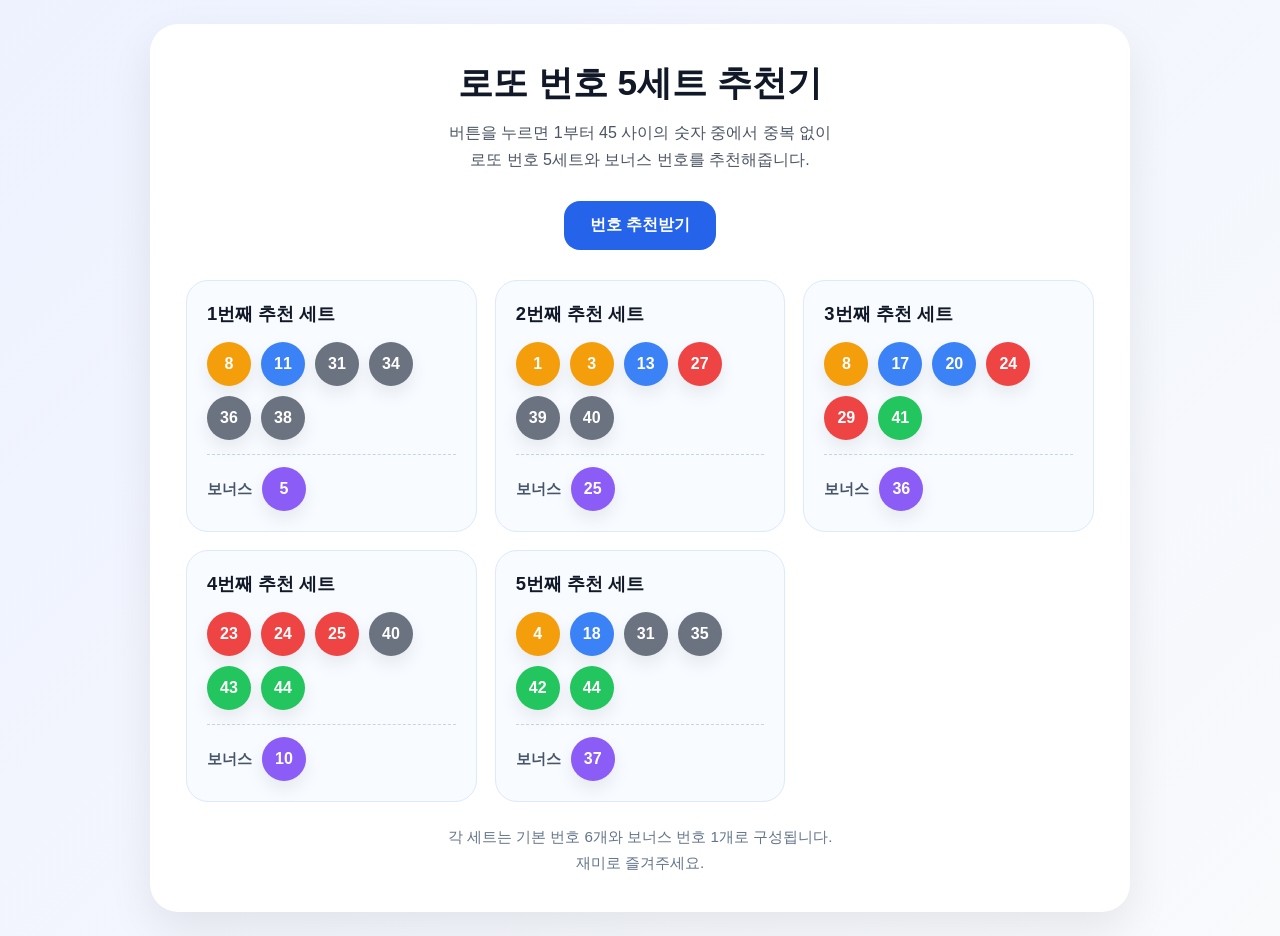
==== index.html @ 283e63d6 "Update index.html Co-Authored-By: Claude Sonnet 4.6 <noreply@anthropic.com>" ====
<!DOCTYPE html>
<html lang="ko">
<head>
  <meta charset="UTF-8" />
  <meta name="viewport" content="width=device-width, initial-scale=1.0" />
  <title>이번 주 당첨자는 나야 나!</title>
  <style>
    * { box-sizing: border-box; }

    body {
      margin: 0;
      font-family: "Segoe UI", Arial, sans-serif;
      background: linear-gradient(135deg, #eef2ff, #f8fafc);
      color: #111827;
      min-height: 100vh;
      display: flex;
      align-items: center;
      justify-content: center;
      padding: 24px;
    }

    .container {
      width: 100%;
      max-width: 980px;
      background: #ffffff;
      border-radius: 28px;
      box-shadow: 0 18px 45px rgba(0, 0, 0, 0.08);
      padding: 36px;
    }

    .header {
      text-align: center;
      margin-bottom: 28px;
    }

    .header h1 {
      margin: 0 0 12px;
      font-size: 2.2rem;
    }

    .header p {
      margin: 0;
      color: #4b5563;
      line-height: 1.7;
    }

    .actions {
      display: flex;
      justify-content: center;
      margin-bottom: 30px;
    }

    button {
      border: none;
      border-radius: 16px;
      padding: 14px 26px;
      font-size: 1rem;
      font-weight: 700;
      background: #2563eb;
      color: white;
      cursor: pointer;
      transition: transform 0.15s ease, opacity 0.15s ease;
    }

    button:hover {
      transform: translateY(-2px);
      opacity: 0.95;
    }

    .result-grid {
      display: grid;
      grid-template-columns: repeat(auto-fit, minmax(280px, 1fr));
      gap: 18px;
    }

    .ticket {
      background: #f8fbff;
      border: 1px solid #dbeafe;
      border-radius: 22px;
      padding: 20px;
    }

    .ticket h2 {
      margin: 0 0 16px;
      font-size: 1.15rem;
    }

    .numbers {
      display: flex;
      flex-wrap: wrap;
      gap: 10px;
      margin-bottom: 14px;
    }

    .ball {
      width: 44px;
      height: 44px;
      border-radius: 50%;
      display: flex;
      align-items: center;
      justify-content: center;
      font-weight: 700;
      color: white;
      box-shadow: 0 8px 18px rgba(0, 0, 0, 0.08);
    }

    .bonus-wrap {
      display: flex;
      align-items: center;
      gap: 10px;
      margin-top: 6px;
      padding-top: 12px;
      border-top: 1px dashed #cbd5e1;
    }

    .bonus-label {
      font-size: 0.95rem;
      font-weight: 700;
      color: #475569;
    }

    .info {
      text-align: center;
      color: #64748b;
      margin-top: 22px;
      line-height: 1.7;
      font-size: 0.95rem;
    }

    .yellow { background: #f59e0b; }
    .blue { background: #3b82f6; }
    .red { background: #ef4444; }
    .gray { background: #6b7280; }
    .green { background: #22c55e; }
    .purple { background: #8b5cf6; }

    @media (max-width: 640px) {
      .container {
        padding: 24px;
      }

      .header h1 {
        font-size: 1.8rem;
      }

      .ball {
        width: 40px;
        height: 40px;
      }
    }
  </style>
</head>
<body>
  <div class="container">
    <div class="header">
      <h1>로또 번호 5세트 추천기</h1>
      <p>
        버튼을 누르면 1부터 45 사이의 숫자 중에서 중복 없이<br />
        로또 번호 5세트와 보너스 번호를 추천해줍니다.
      </p>
    </div>

    <div class="actions">
      <button onclick="generateLottoSets()">번호 추천받기</button>
    </div>

    <div id="result" class="result-grid"></div>

    <div class="info">
      각 세트는 기본 번호 6개와 보너스 번호 1개로 구성됩니다.<br />
      재미로 즐겨주세요.
    </div>
  </div>

  <script>
    function getBallColor(num) {
      if (num <= 10) return 'yellow';
      if (num <= 20) return 'blue';
      if (num <= 30) return 'red';
      if (num <= 40) return 'gray';
      return 'green';
    }

    function generateSingleSet() {
      const numbers = [];

      while (numbers.length < 7) {
        const randomNum = Math.floor(Math.random() * 45) + 1;
        if (!numbers.includes(randomNum)) {
          numbers.push(randomNum);
        }
      }

      const mainNumbers = numbers.slice(0, 6).sort((a, b) => a - b);
      const bonusNumber = numbers[6];

      return { mainNumbers, bonusNumber };
    }

    function generateLottoSets() {
      const result = document.getElementById('result');
      let html = '';

      for (let i = 1; i <= 5; i++) {
        const { mainNumbers, bonusNumber } = generateSingleSet();

        html += `
          <div class="ticket">
            <h2>${i}번째 추천 세트</h2>
            <div class="numbers">
              ${mainNumbers
                .map(num => `<div class="ball ${getBallColor(num)}">${num}</div>`)
                .join('')}
            </div>
            <div class="bonus-wrap">
              <span class="bonus-label">보너스</span>
              <div class="ball purple">${bonusNumber}</div>
            </div>
          </div>
        `;
      }

      result.innerHTML = html;
    }

    window.onload = generateLottoSets;
  </script>
</body>
</html>
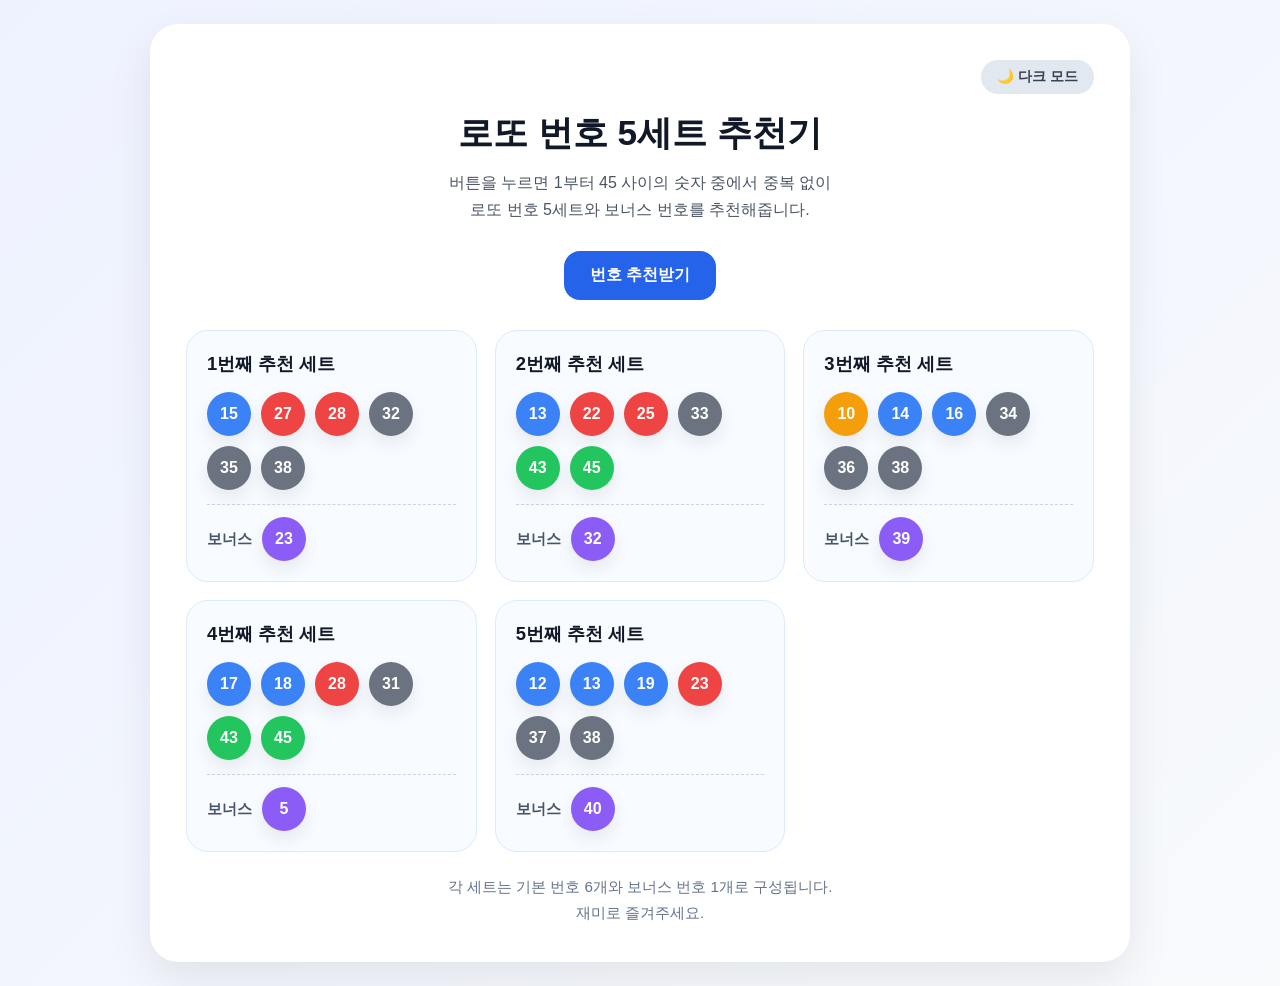
==== commit 1ed4ceef: "Add dark/light mode toggle Co-Authored-By: Claude Sonnet 4.6 <noreply@anthropic.com>" ====
--- a/index.html
+++ b/index.html
@@ -1,5 +1,5 @@
 <!DOCTYPE html>
-<html lang="ko">
+<html lang="ko" data-theme="light">
 <head>
   <meta charset="UTF-8" />
   <meta name="viewport" content="width=device-width, initial-scale=1.0" />
@@ -7,25 +7,80 @@
   <style>
     * { box-sizing: border-box; }
 
+    :root {
+      --bg: linear-gradient(135deg, #eef2ff, #f8fafc);
+      --container-bg: #ffffff;
+      --text: #111827;
+      --subtext: #4b5563;
+      --ticket-bg: #f8fbff;
+      --ticket-border: #dbeafe;
+      --bonus-border: #cbd5e1;
+      --bonus-label: #475569;
+      --info-color: #64748b;
+      --shadow: 0 18px 45px rgba(0, 0, 0, 0.08);
+      --toggle-bg: #e2e8f0;
+      --toggle-text: #374151;
+    }
+
+    [data-theme="dark"] {
+      --bg: linear-gradient(135deg, #0f172a, #1e293b);
+      --container-bg: #1e293b;
+      --text: #f1f5f9;
+      --subtext: #94a3b8;
+      --ticket-bg: #0f172a;
+      --ticket-border: #334155;
+      --bonus-border: #475569;
+      --bonus-label: #94a3b8;
+      --info-color: #64748b;
+      --shadow: 0 18px 45px rgba(0, 0, 0, 0.4);
+      --toggle-bg: #334155;
+      --toggle-text: #f1f5f9;
+    }
+
     body {
       margin: 0;
       font-family: "Segoe UI", Arial, sans-serif;
-      background: linear-gradient(135deg, #eef2ff, #f8fafc);
-      color: #111827;
+      background: var(--bg);
+      color: var(--text);
       min-height: 100vh;
       display: flex;
       align-items: center;
       justify-content: center;
       padding: 24px;
+      transition: background 0.3s ease, color 0.3s ease;
     }
 
     .container {
       width: 100%;
       max-width: 980px;
-      background: #ffffff;
+      background: var(--container-bg);
       border-radius: 28px;
-      box-shadow: 0 18px 45px rgba(0, 0, 0, 0.08);
+      box-shadow: var(--shadow);
       padding: 36px;
+      transition: background 0.3s ease, box-shadow 0.3s ease;
+    }
+
+    .top-bar {
+      display: flex;
+      justify-content: flex-end;
+      margin-bottom: 16px;
+    }
+
+    .theme-toggle {
+      background: var(--toggle-bg);
+      color: var(--toggle-text);
+      border: none;
+      border-radius: 20px;
+      padding: 8px 16px;
+      font-size: 0.85rem;
+      font-weight: 600;
+      cursor: pointer;
+      transition: background 0.2s ease, color 0.2s ease, transform 0.15s ease;
+    }
+
+    .theme-toggle:hover {
+      transform: translateY(-1px);
+      opacity: 0.9;
     }
 
     .header {
@@ -40,7 +95,7 @@
 
     .header p {
       margin: 0;
-      color: #4b5563;
+      color: var(--subtext);
       line-height: 1.7;
     }
 
@@ -74,10 +129,11 @@
     }
 
     .ticket {
-      background: #f8fbff;
-      border: 1px solid #dbeafe;
+      background: var(--ticket-bg);
+      border: 1px solid var(--ticket-border);
       border-radius: 22px;
       padding: 20px;
+      transition: background 0.3s ease, border-color 0.3s ease;
     }
 
     .ticket h2 {
@@ -110,18 +166,18 @@
       gap: 10px;
       margin-top: 6px;
       padding-top: 12px;
-      border-top: 1px dashed #cbd5e1;
+      border-top: 1px dashed var(--bonus-border);
     }
 
     .bonus-label {
       font-size: 0.95rem;
       font-weight: 700;
-      color: #475569;
+      color: var(--bonus-label);
     }
 
     .info {
       text-align: center;
-      color: #64748b;
+      color: var(--info-color);
       margin-top: 22px;
       line-height: 1.7;
       font-size: 0.95rem;
@@ -152,6 +208,10 @@
 </head>
 <body>
   <div class="container">
+    <div class="top-bar">
+      <button class="theme-toggle" onclick="toggleTheme()">🌙 다크 모드</button>
+    </div>
+
     <div class="header">
       <h1>로또 번호 5세트 추천기</h1>
       <p>
@@ -224,6 +284,18 @@
     }
 
     window.onload = generateLottoSets;
+
+    function toggleTheme() {
+      const html = document.documentElement;
+      const btn = document.querySelector('.theme-toggle');
+      if (html.getAttribute('data-theme') === 'light') {
+        html.setAttribute('data-theme', 'dark');
+        btn.textContent = '☀️ 화이트 모드';
+      } else {
+        html.setAttribute('data-theme', 'light');
+        btn.textContent = '🌙 다크 모드';
+      }
+    }
   </script>
 </body>
 </html>
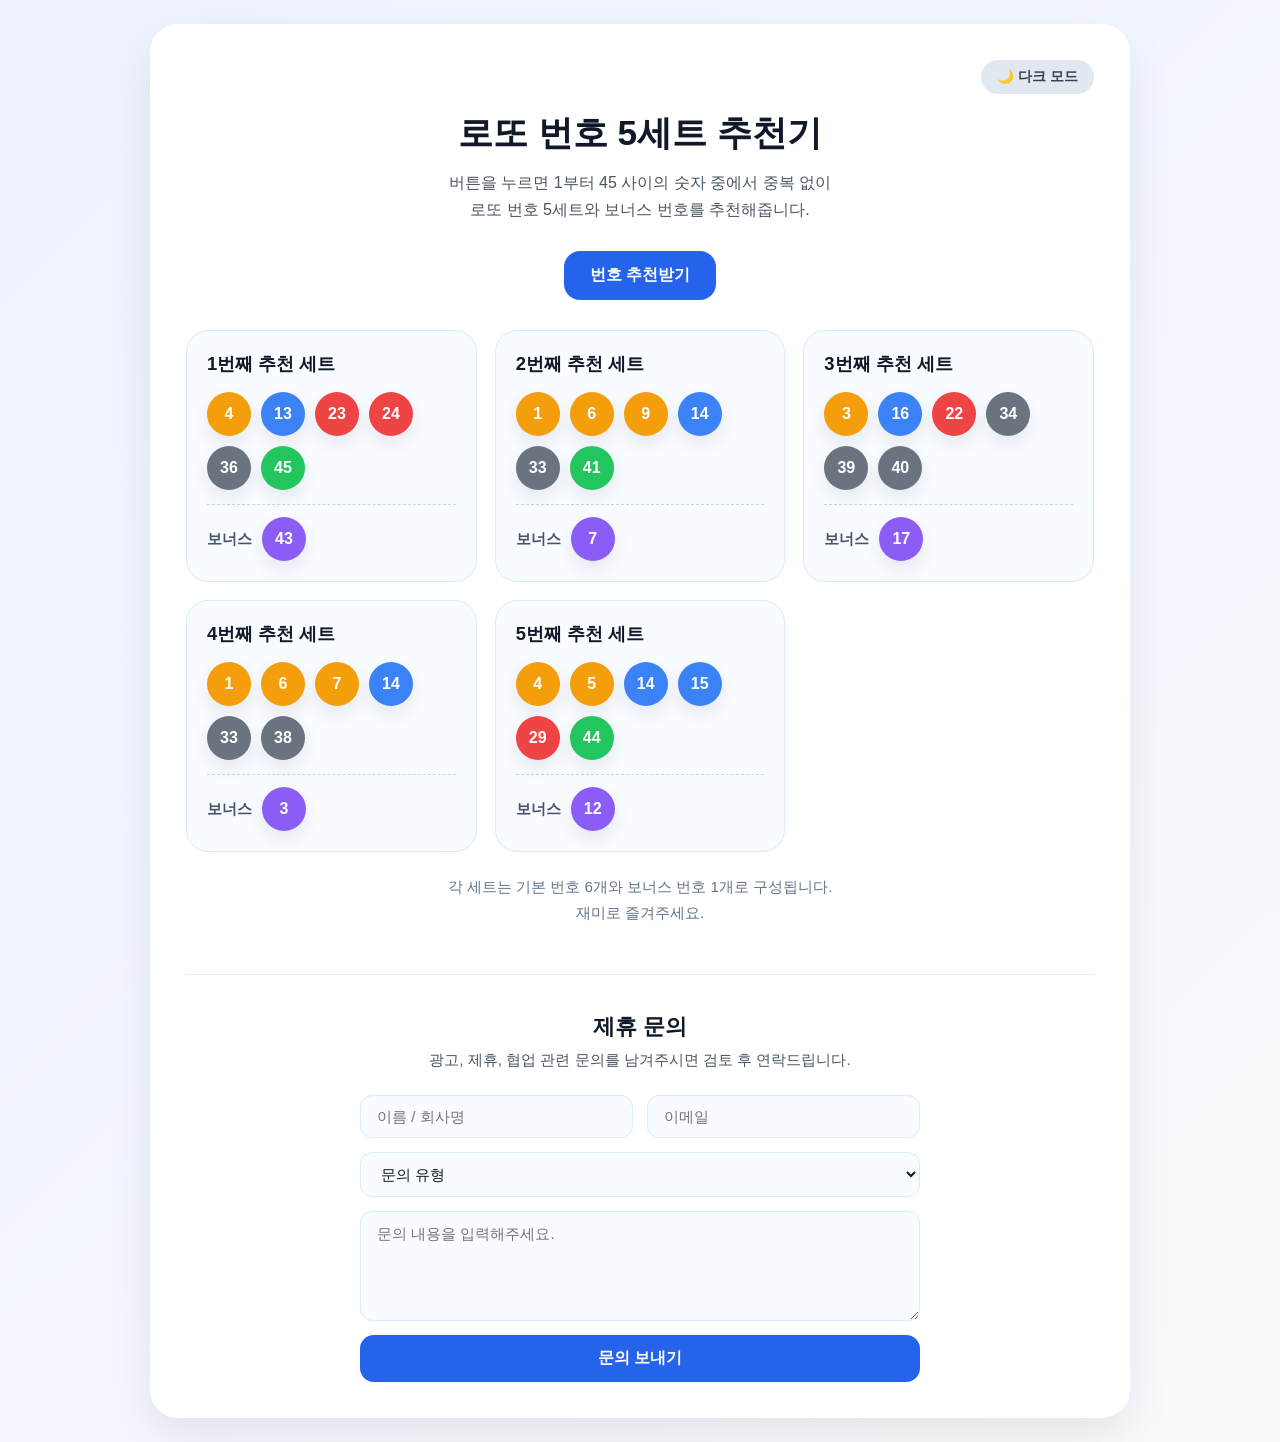
==== commit 0c9f94cc: "Add Formspree partnership inquiry form Co-Authored-By: Claude Sonnet 4.6 <noreply@anthropic.com>" ====
--- a/index.html
+++ b/index.html
@@ -190,6 +190,91 @@
     .green { background: #22c55e; }
     .purple { background: #8b5cf6; }
 
+    .contact-section {
+      margin-top: 48px;
+      border-top: 1px solid var(--ticket-border);
+      padding-top: 36px;
+    }
+
+    .contact-section h2 {
+      text-align: center;
+      font-size: 1.4rem;
+      margin: 0 0 8px;
+    }
+
+    .contact-section p {
+      text-align: center;
+      color: var(--subtext);
+      margin: 0 0 24px;
+      font-size: 0.95rem;
+    }
+
+    .contact-form {
+      display: flex;
+      flex-direction: column;
+      gap: 14px;
+      max-width: 560px;
+      margin: 0 auto;
+    }
+
+    .form-row {
+      display: grid;
+      grid-template-columns: 1fr 1fr;
+      gap: 14px;
+    }
+
+    .contact-form input,
+    .contact-form select,
+    .contact-form textarea {
+      width: 100%;
+      padding: 12px 16px;
+      border: 1px solid var(--ticket-border);
+      border-radius: 12px;
+      background: var(--ticket-bg);
+      color: var(--text);
+      font-size: 0.95rem;
+      font-family: inherit;
+      transition: border-color 0.2s ease, background 0.3s ease;
+      outline: none;
+    }
+
+    .contact-form input:focus,
+    .contact-form select:focus,
+    .contact-form textarea:focus {
+      border-color: #2563eb;
+    }
+
+    .contact-form textarea {
+      resize: vertical;
+      min-height: 110px;
+    }
+
+    .submit-btn {
+      background: #2563eb;
+      color: white;
+      border: none;
+      border-radius: 14px;
+      padding: 13px;
+      font-size: 1rem;
+      font-weight: 700;
+      cursor: pointer;
+      transition: transform 0.15s ease, opacity 0.15s ease;
+    }
+
+    .submit-btn:hover {
+      transform: translateY(-2px);
+      opacity: 0.92;
+    }
+
+    .form-success {
+      display: none;
+      text-align: center;
+      color: #22c55e;
+      font-weight: 700;
+      font-size: 1rem;
+      padding: 16px;
+    }
+
     @media (max-width: 640px) {
       .container {
         padding: 24px;
@@ -202,6 +287,10 @@
       .ball {
         width: 40px;
         height: 40px;
+      }
+
+      .form-row {
+        grid-template-columns: 1fr;
       }
     }
   </style>
@@ -229,6 +318,27 @@
     <div class="info">
       각 세트는 기본 번호 6개와 보너스 번호 1개로 구성됩니다.<br />
       재미로 즐겨주세요.
+    </div>
+
+    <div class="contact-section">
+      <h2>제휴 문의</h2>
+      <p>광고, 제휴, 협업 관련 문의를 남겨주시면 검토 후 연락드립니다.</p>
+      <form class="contact-form" id="contactForm" action="https://formspree.io/f/xnjlvpqn" method="POST">
+        <div class="form-row">
+          <input type="text" name="name" placeholder="이름 / 회사명" required />
+          <input type="email" name="email" placeholder="이메일" required />
+        </div>
+        <select name="type" required>
+          <option value="" disabled selected>문의 유형</option>
+          <option value="광고">광고</option>
+          <option value="제휴">제휴</option>
+          <option value="협업">협업</option>
+          <option value="기타">기타</option>
+        </select>
+        <textarea name="message" placeholder="문의 내용을 입력해주세요." required></textarea>
+        <button type="submit" class="submit-btn">문의 보내기</button>
+      </form>
+      <div class="form-success" id="formSuccess">문의가 접수되었습니다. 감사합니다!</div>
     </div>
   </div>
 
@@ -285,6 +395,17 @@
 
     window.onload = generateLottoSets;
 
+    document.getElementById('contactForm').addEventListener('submit', async function(e) {
+      e.preventDefault();
+      const form = e.target;
+      const data = new FormData(form);
+      const res = await fetch(form.action, { method: 'POST', body: data, headers: { Accept: 'application/json' } });
+      if (res.ok) {
+        form.style.display = 'none';
+        document.getElementById('formSuccess').style.display = 'block';
+      }
+    });
+
     function toggleTheme() {
       const html = document.documentElement;
       const btn = document.querySelector('.theme-toggle');
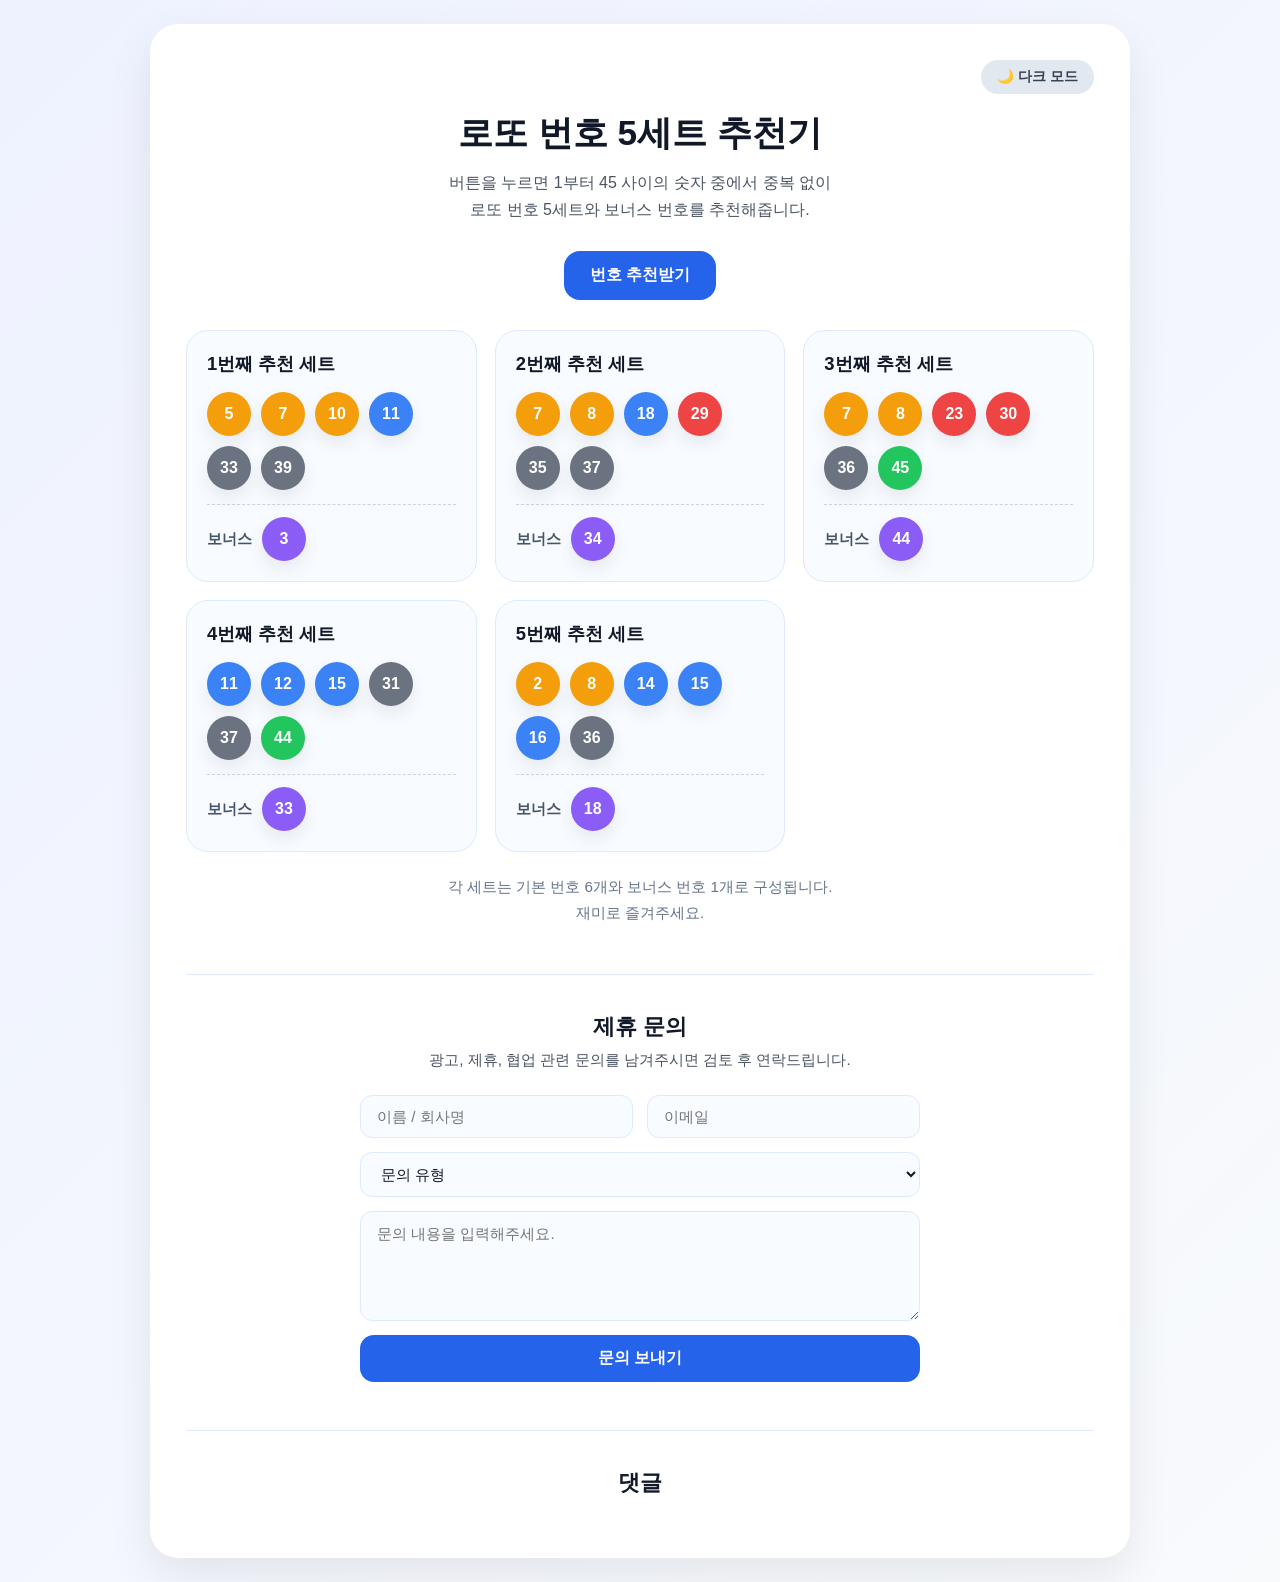
==== commit eec3e2b2: "Add Disqus comment section Co-Authored-By: Claude Sonnet 4.6 <noreply@anthropic.com>" ====
--- a/index.html
+++ b/index.html
@@ -273,6 +273,18 @@
       font-weight: 700;
       font-size: 1rem;
       padding: 16px;
+    }
+
+    .disqus-section {
+      margin-top: 48px;
+      border-top: 1px solid var(--ticket-border);
+      padding-top: 36px;
+    }
+
+    .disqus-section h2 {
+      text-align: center;
+      font-size: 1.4rem;
+      margin: 0 0 24px;
     }
 
     @media (max-width: 640px) {
@@ -340,6 +352,11 @@
       </form>
       <div class="form-success" id="formSuccess">문의가 접수되었습니다. 감사합니다!</div>
     </div>
+
+    <div class="disqus-section">
+      <h2>댓글</h2>
+      <div id="disqus_thread"></div>
+    </div>
   </div>
 
   <script>
@@ -418,5 +435,18 @@
       }
     }
   </script>
+  <script>
+    var disqus_config = function () {
+      this.page.url = 'https://yuneunmi814-cmyk.github.io/amyproject1/';
+      this.page.identifier = 'amyproject1-main';
+    };
+    (function() {
+      var d = document, s = d.createElement('script');
+      s.src = 'https://amyproject1.disqus.com/embed.js';
+      s.setAttribute('data-timestamp', +new Date());
+      (d.head || d.body).appendChild(s);
+    })();
+  </script>
+  <noscript>Please enable JavaScript to view the <a href="https://disqus.com/?ref_noscript">comments powered by Disqus.</a></noscript>
 </body>
 </html>
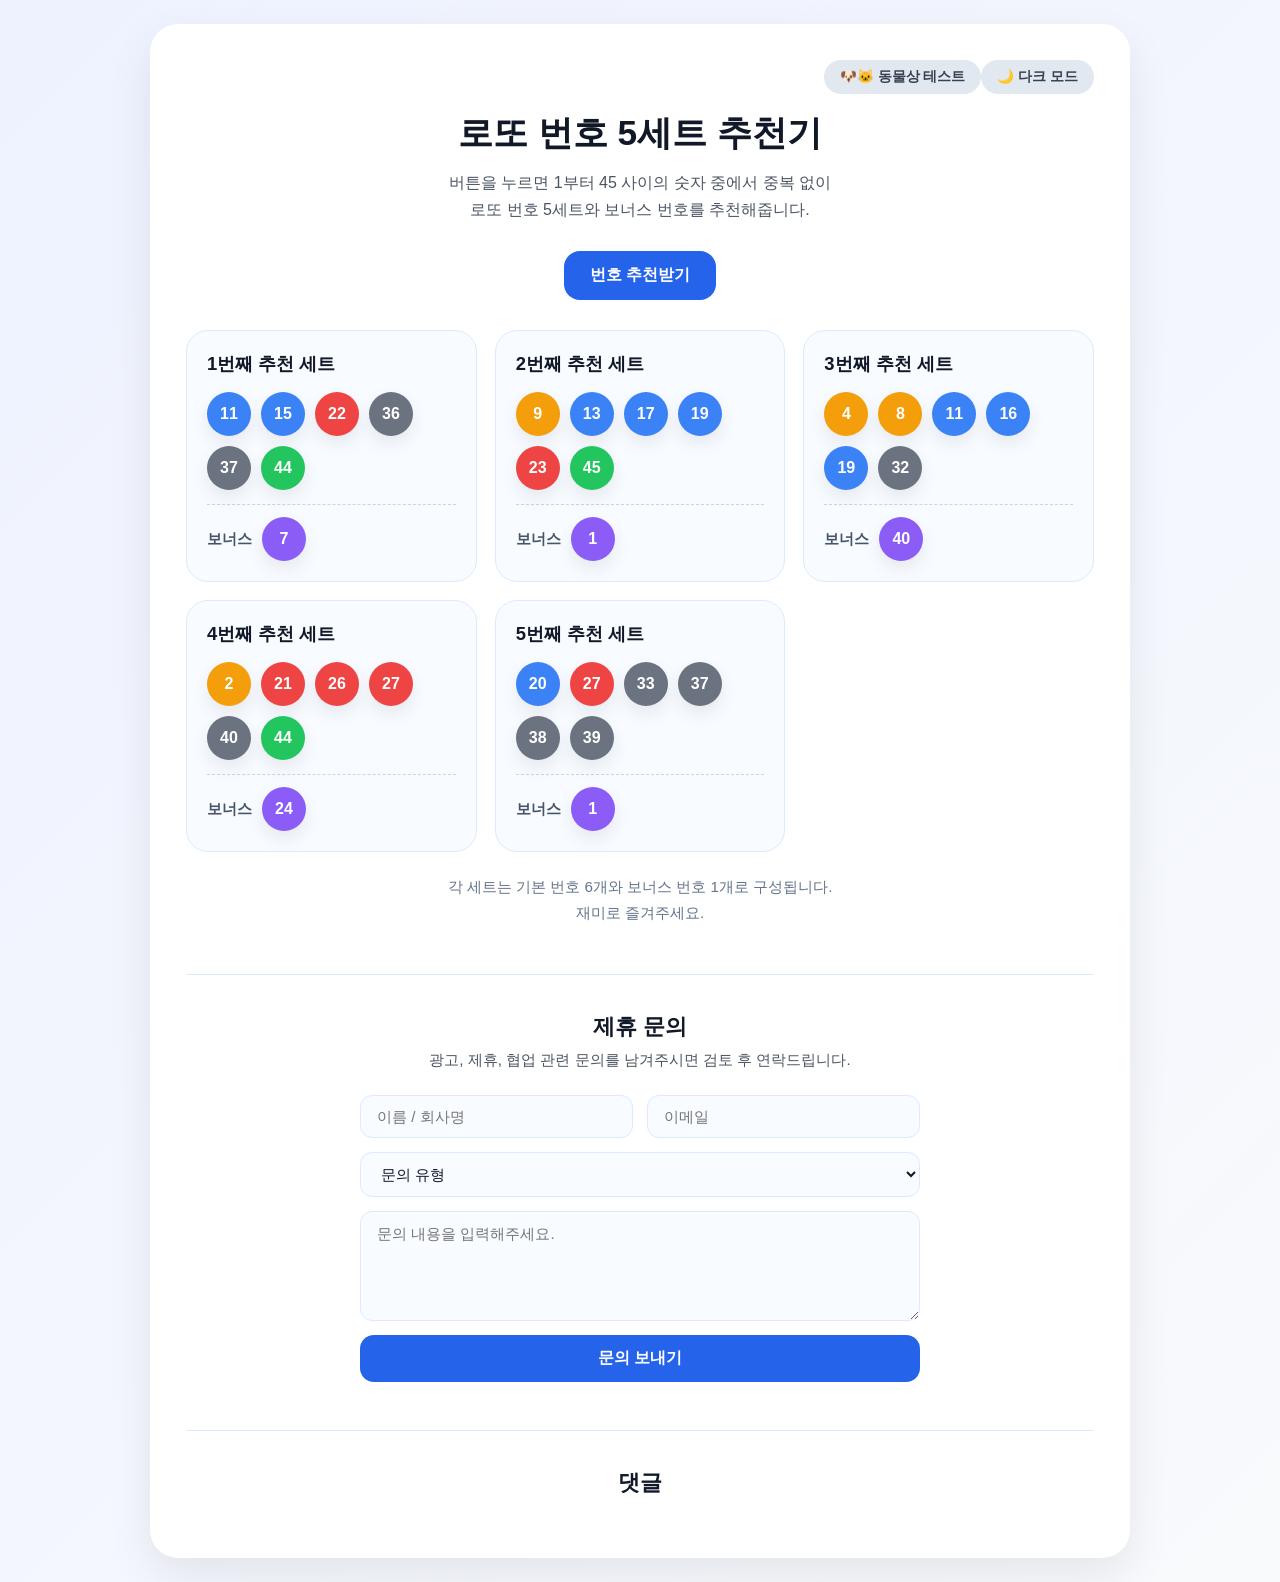
==== commit 6f706858: "Add navigation links between lotto and animal test pages Co-Authored-By: Claude Sonnet 4.6 <noreply@" ====
--- a/index.html
+++ b/index.html
@@ -310,6 +310,9 @@
 <body>
   <div class="container">
     <div class="top-bar">
+      <a href="animal.html" style="text-decoration:none;">
+        <button class="theme-toggle">🐶🐱 동물상 테스트</button>
+      </a>
       <button class="theme-toggle" onclick="toggleTheme()">🌙 다크 모드</button>
     </div>
 
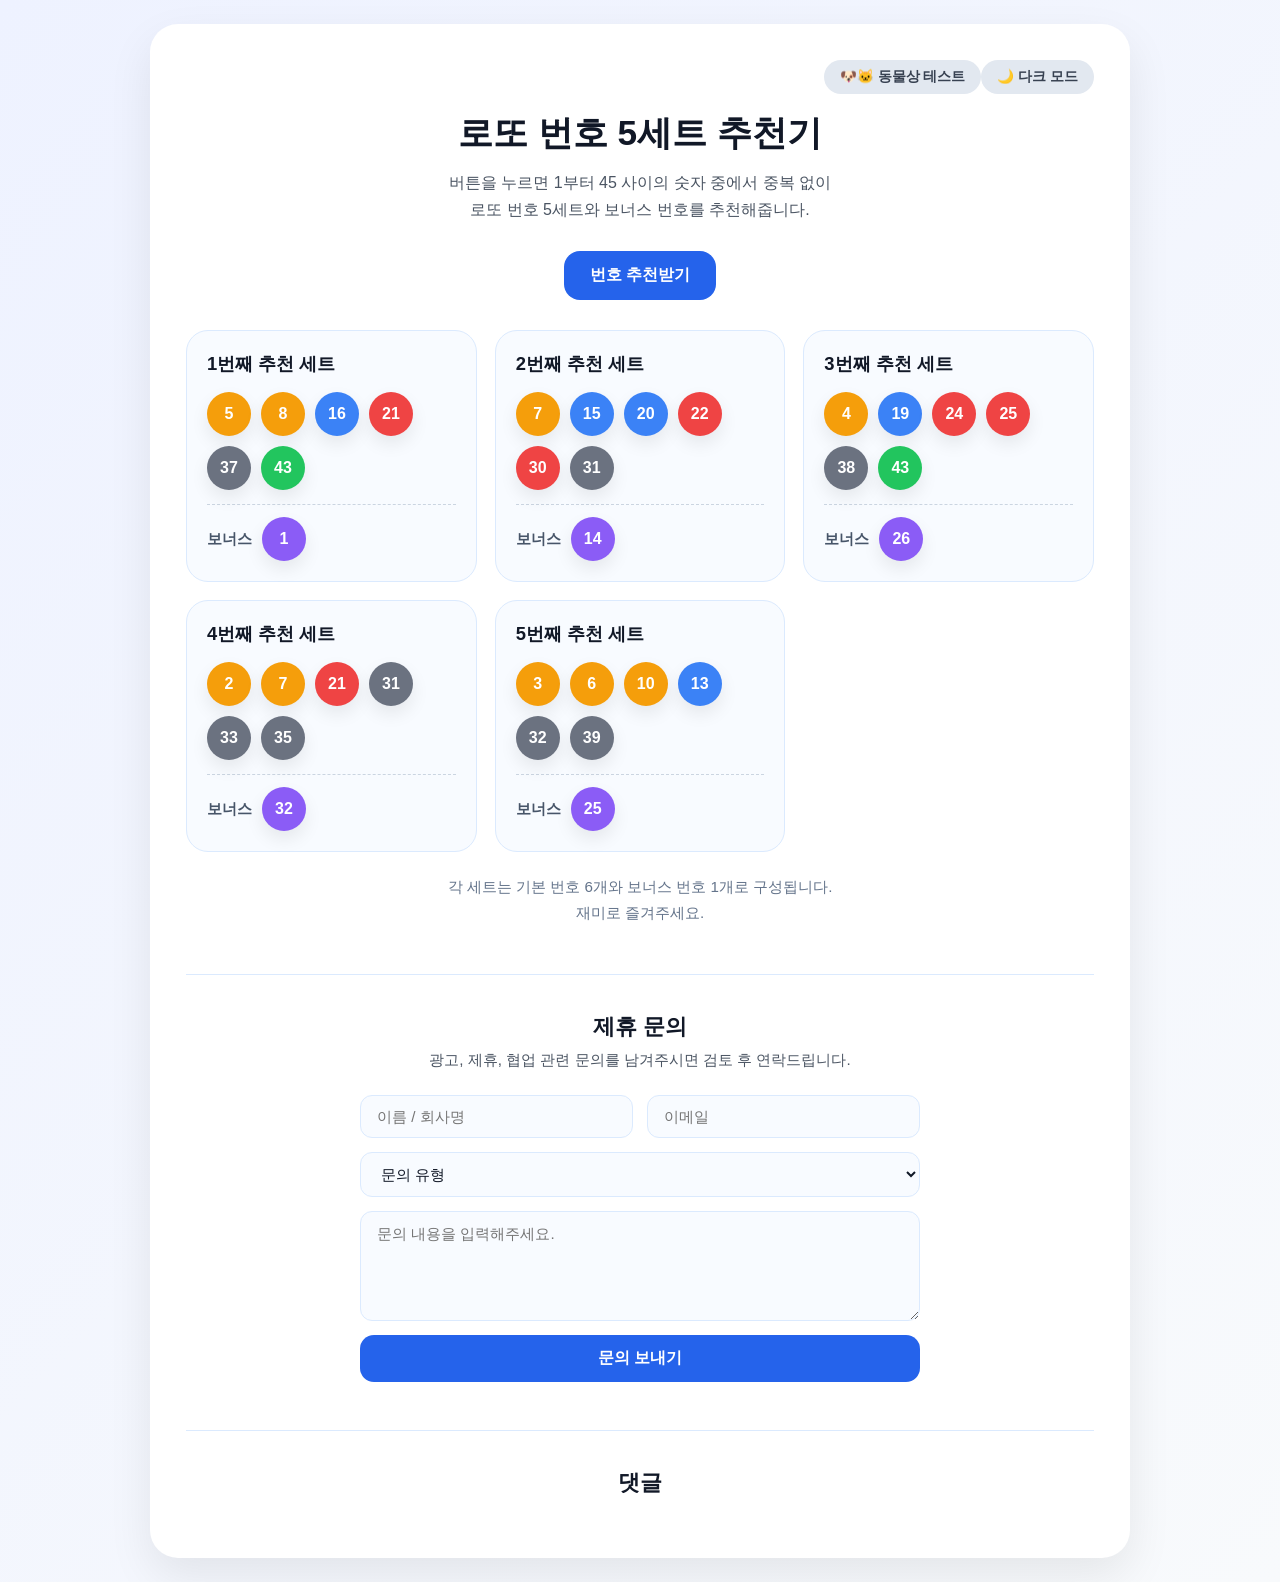
==== commit edc33901: "Add Google AdSense and ads.txt Co-Authored-By: Claude Sonnet 4.6 <noreply@anthropic.com>" ====
--- a/index.html
+++ b/index.html
@@ -3,7 +3,9 @@
 <head>
   <meta charset="UTF-8" />
   <meta name="viewport" content="width=device-width, initial-scale=1.0" />
+  <meta name="google-adsense-account" content="ca-pub-1166438034048593">
   <title>이번 주 당첨자는 나야 나!</title>
+  <script async src="https://pagead2.googlesyndication.com/pagead/js/adsbygoogle.js?client=ca-pub-1166438034048593" crossorigin="anonymous"></script>
   <style>
     * { box-sizing: border-box; }
 
@@ -333,6 +335,16 @@
     <div class="info">
       각 세트는 기본 번호 6개와 보너스 번호 1개로 구성됩니다.<br />
       재미로 즐겨주세요.
+    </div>
+
+    <div style="margin-top:28px; text-align:center;">
+      <ins class="adsbygoogle"
+           style="display:block"
+           data-ad-client="ca-pub-1166438034048593"
+           data-ad-slot="auto"
+           data-ad-format="auto"
+           data-full-width-responsive="true"></ins>
+      <script>(adsbygoogle = window.adsbygoogle || []).push({});</script>
     </div>
 
     <div class="contact-section">
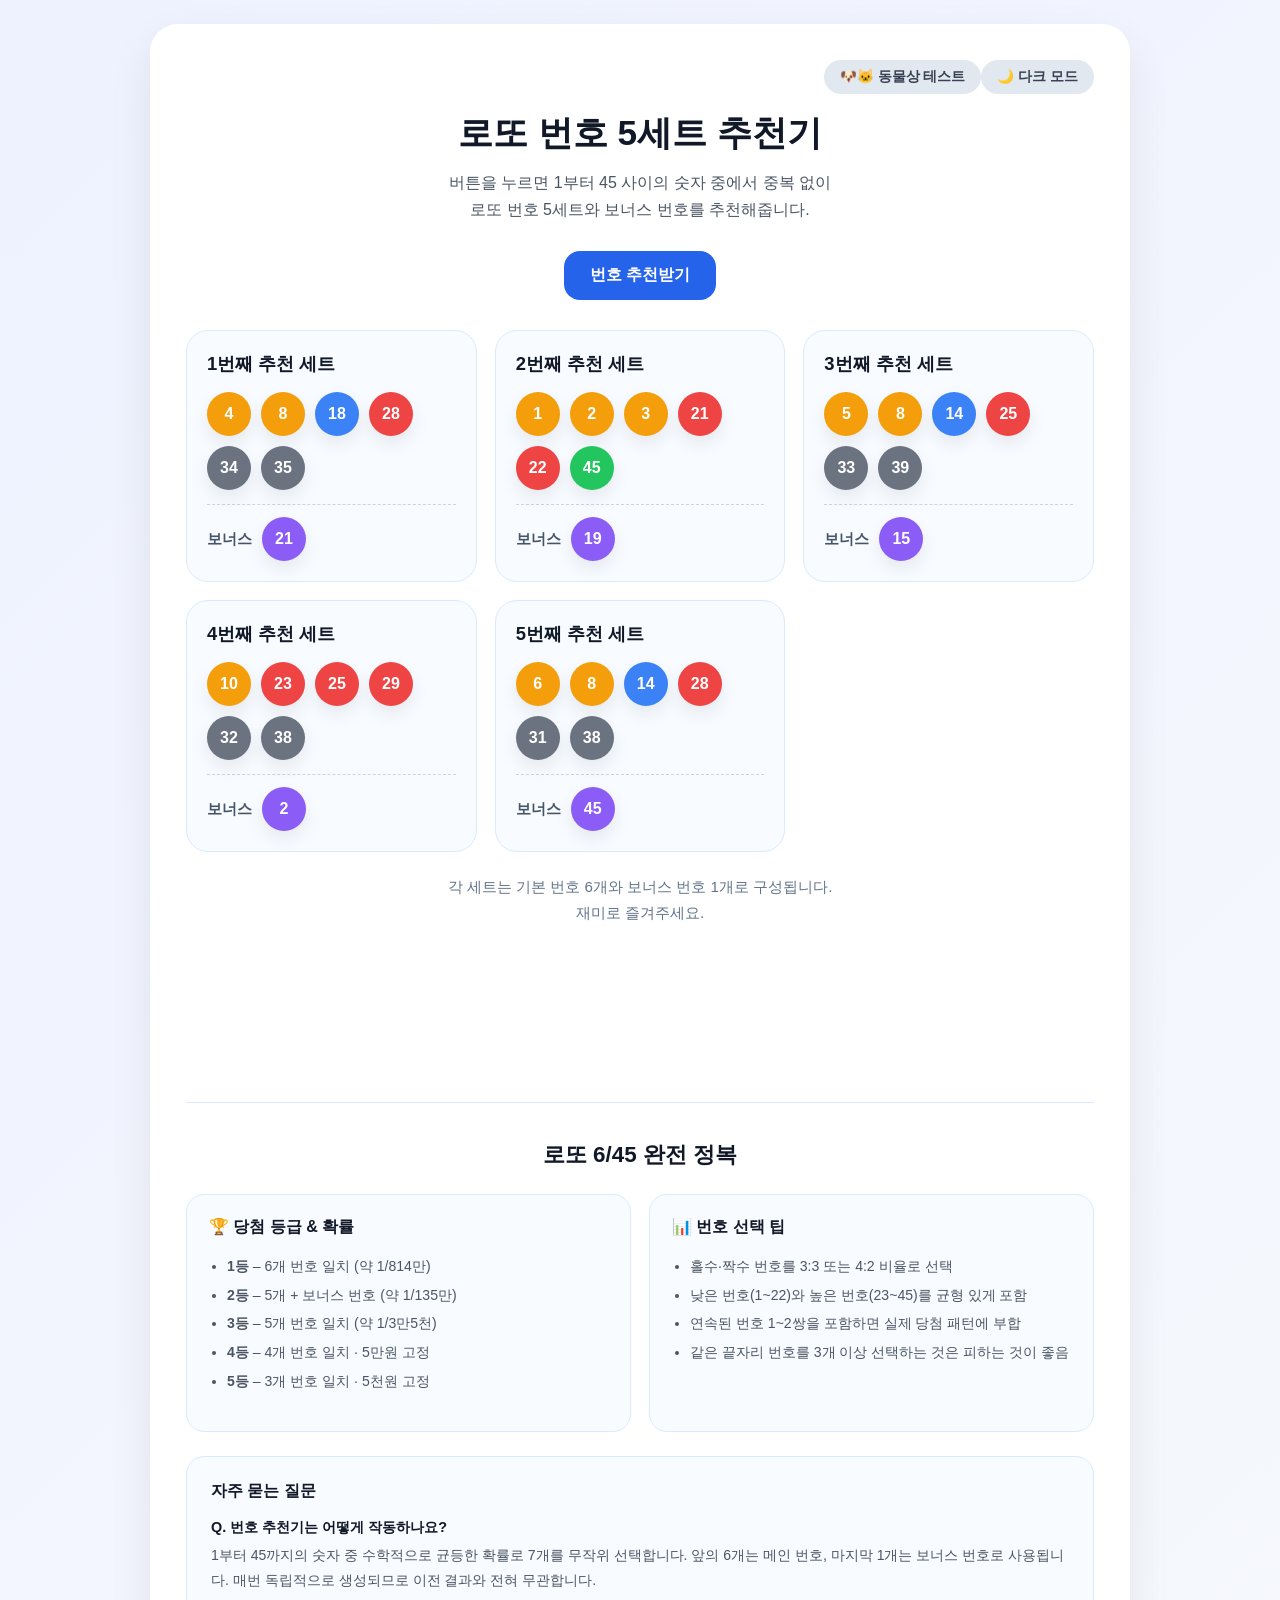
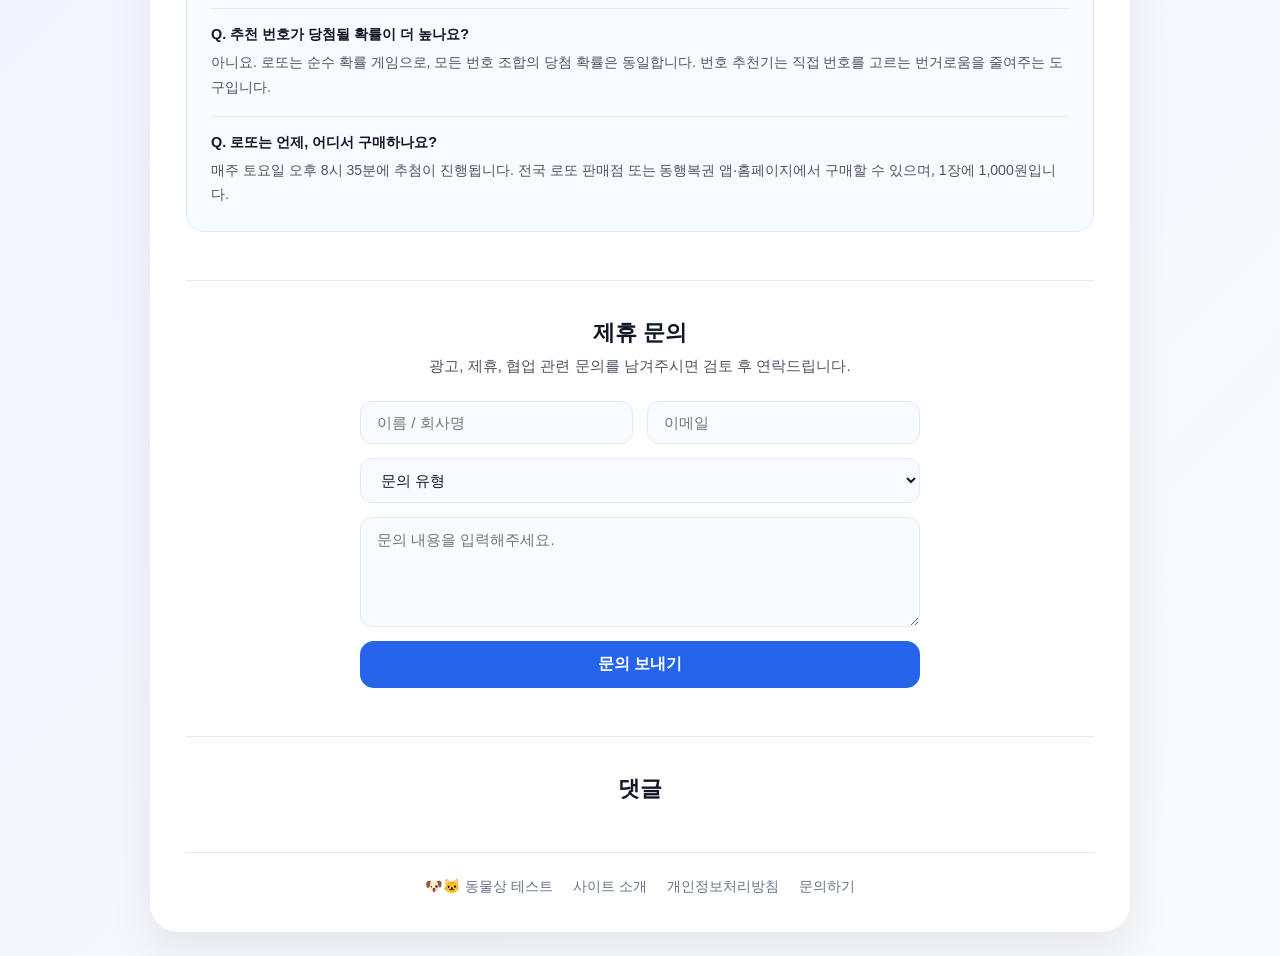
==== commit fb1821c1: "Add quality content, privacy policy, about page, and AdSense ad units for AdSense approval - Add pri" ====
--- a/index.html
+++ b/index.html
@@ -4,7 +4,11 @@
   <meta charset="UTF-8" />
   <meta name="viewport" content="width=device-width, initial-scale=1.0" />
   <meta name="google-adsense-account" content="ca-pub-1166438034048593">
-  <title>이번 주 당첨자는 나야 나!</title>
+  <meta name="description" content="로또 번호 5세트를 무료로 추천받으세요. 1~45 사이의 번호를 완전 랜덤으로 생성하는 로또 번호 자동 생성기입니다.">
+  <meta property="og:title" content="로또 번호 추천기 - 무료 5세트 자동 생성">
+  <meta property="og:description" content="버튼 하나로 로또 번호 5세트와 보너스 번호를 무료로 추천받으세요.">
+  <meta property="og:type" content="website">
+  <title>로또 번호 추천기 - 무료 5세트 자동 생성 | ProjectYoon</title>
   <script async src="https://pagead2.googlesyndication.com/pagead/js/adsbygoogle.js?client=ca-pub-1166438034048593" crossorigin="anonymous"></script>
   <style>
     * { box-sizing: border-box; }
@@ -289,6 +293,118 @@
       margin: 0 0 24px;
     }
 
+    .ad-wrap {
+      margin: 28px 0;
+      text-align: center;
+      min-height: 100px;
+    }
+
+    .content-section {
+      margin-top: 48px;
+      border-top: 1px solid var(--ticket-border);
+      padding-top: 36px;
+    }
+
+    .section-title {
+      font-size: 1.4rem;
+      font-weight: 800;
+      margin: 0 0 24px;
+      text-align: center;
+    }
+
+    .info-grid {
+      display: grid;
+      grid-template-columns: 1fr 1fr;
+      gap: 18px;
+      margin-bottom: 24px;
+    }
+
+    .info-card {
+      background: var(--ticket-bg);
+      border: 1px solid var(--ticket-border);
+      border-radius: 18px;
+      padding: 22px;
+    }
+
+    .info-card h3 {
+      font-size: 1rem;
+      font-weight: 700;
+      margin: 0 0 12px;
+    }
+
+    .info-card ul { padding-left: 18px; }
+
+    .info-card li {
+      font-size: 0.88rem;
+      color: var(--subtext);
+      line-height: 1.75;
+      margin-bottom: 4px;
+    }
+
+    .info-card p {
+      font-size: 0.88rem;
+      color: var(--subtext);
+      line-height: 1.75;
+      margin: 0;
+    }
+
+    .faq-list {
+      background: var(--ticket-bg);
+      border: 1px solid var(--ticket-border);
+      border-radius: 18px;
+      padding: 24px;
+    }
+
+    .faq-list h3 {
+      font-size: 1rem;
+      font-weight: 700;
+      margin: 0 0 16px;
+    }
+
+    .faq-item {
+      margin-bottom: 16px;
+      padding-bottom: 16px;
+      border-bottom: 1px solid var(--ticket-border);
+    }
+
+    .faq-item:last-child {
+      margin-bottom: 0;
+      padding-bottom: 0;
+      border-bottom: none;
+    }
+
+    .faq-item strong {
+      display: block;
+      font-size: 0.9rem;
+      margin-bottom: 6px;
+    }
+
+    .faq-item p {
+      font-size: 0.88rem;
+      color: var(--subtext);
+      line-height: 1.75;
+      margin: 0;
+    }
+
+    .site-footer {
+      margin-top: 48px;
+      padding-top: 24px;
+      border-top: 1px solid var(--ticket-border);
+      display: flex;
+      justify-content: center;
+      flex-wrap: wrap;
+      gap: 20px;
+    }
+
+    .site-footer a {
+      color: var(--info-color);
+      text-decoration: none;
+      font-size: 0.88rem;
+      transition: color 0.2s;
+    }
+
+    .site-footer a:hover { color: #2563eb; }
+
     @media (max-width: 640px) {
       .container {
         padding: 24px;
@@ -304,6 +420,10 @@
       }
 
       .form-row {
+        grid-template-columns: 1fr;
+      }
+
+      .info-grid {
         grid-template-columns: 1fr;
       }
     }
@@ -315,7 +435,7 @@
       <a href="animal.html" style="text-decoration:none;">
         <button class="theme-toggle">🐶🐱 동물상 테스트</button>
       </a>
-      <button class="theme-toggle" onclick="toggleTheme()">🌙 다크 모드</button>
+      <button class="theme-toggle" id="themeBtn" onclick="toggleTheme()">🌙 다크 모드</button>
     </div>
 
     <div class="header">
@@ -337,15 +457,56 @@
       재미로 즐겨주세요.
     </div>
 
-    <div style="margin-top:28px; text-align:center;">
+    <!-- 광고 단위: AdSense 대시보드에서 광고 단위 생성 후 data-ad-slot 값을 입력하세요 -->
+    <div class="ad-wrap">
       <ins class="adsbygoogle"
            style="display:block"
            data-ad-client="ca-pub-1166438034048593"
-           data-ad-slot="auto"
+           data-ad-slot="XXXXXXXXXX"
            data-ad-format="auto"
            data-full-width-responsive="true"></ins>
       <script>(adsbygoogle = window.adsbygoogle || []).push({});</script>
     </div>
+
+    <section class="content-section">
+      <h2 class="section-title">로또 6/45 완전 정복</h2>
+      <div class="info-grid">
+        <div class="info-card">
+          <h3>🏆 당첨 등급 &amp; 확률</h3>
+          <ul>
+            <li><strong>1등</strong> – 6개 번호 일치 (약 1/814만)</li>
+            <li><strong>2등</strong> – 5개 + 보너스 번호 (약 1/135만)</li>
+            <li><strong>3등</strong> – 5개 번호 일치 (약 1/3만5천)</li>
+            <li><strong>4등</strong> – 4개 번호 일치 · 5만원 고정</li>
+            <li><strong>5등</strong> – 3개 번호 일치 · 5천원 고정</li>
+          </ul>
+        </div>
+        <div class="info-card">
+          <h3>📊 번호 선택 팁</h3>
+          <ul>
+            <li>홀수·짝수 번호를 3:3 또는 4:2 비율로 선택</li>
+            <li>낮은 번호(1~22)와 높은 번호(23~45)를 균형 있게 포함</li>
+            <li>연속된 번호 1~2쌍을 포함하면 실제 당첨 패턴에 부합</li>
+            <li>같은 끝자리 번호를 3개 이상 선택하는 것은 피하는 것이 좋음</li>
+          </ul>
+        </div>
+      </div>
+      <div class="faq-list">
+        <h3>자주 묻는 질문</h3>
+        <div class="faq-item">
+          <strong>Q. 번호 추천기는 어떻게 작동하나요?</strong>
+          <p>1부터 45까지의 숫자 중 수학적으로 균등한 확률로 7개를 무작위 선택합니다. 앞의 6개는 메인 번호, 마지막 1개는 보너스 번호로 사용됩니다. 매번 독립적으로 생성되므로 이전 결과와 전혀 무관합니다.</p>
+        </div>
+        <div class="faq-item">
+          <strong>Q. 추천 번호가 당첨될 확률이 더 높나요?</strong>
+          <p>아니요. 로또는 순수 확률 게임으로, 모든 번호 조합의 당첨 확률은 동일합니다. 번호 추천기는 직접 번호를 고르는 번거로움을 줄여주는 도구입니다.</p>
+        </div>
+        <div class="faq-item">
+          <strong>Q. 로또는 언제, 어디서 구매하나요?</strong>
+          <p>매주 토요일 오후 8시 35분에 추첨이 진행됩니다. 전국 로또 판매점 또는 동행복권 앱·홈페이지에서 구매할 수 있으며, 1장에 1,000원입니다.</p>
+        </div>
+      </div>
+    </section>
 
     <div class="contact-section">
       <h2>제휴 문의</h2>
@@ -372,6 +533,13 @@
       <h2>댓글</h2>
       <div id="disqus_thread"></div>
     </div>
+
+    <footer class="site-footer">
+      <a href="animal.html">🐶🐱 동물상 테스트</a>
+      <a href="about.html">사이트 소개</a>
+      <a href="privacy.html">개인정보처리방침</a>
+      <a href="mailto:yuneunmi814@gmail.com">문의하기</a>
+    </footer>
   </div>
 
   <script>
@@ -440,7 +608,7 @@
 
     function toggleTheme() {
       const html = document.documentElement;
-      const btn = document.querySelector('.theme-toggle');
+      const btn = document.getElementById('themeBtn');
       if (html.getAttribute('data-theme') === 'light') {
         html.setAttribute('data-theme', 'dark');
         btn.textContent = '☀️ 화이트 모드';
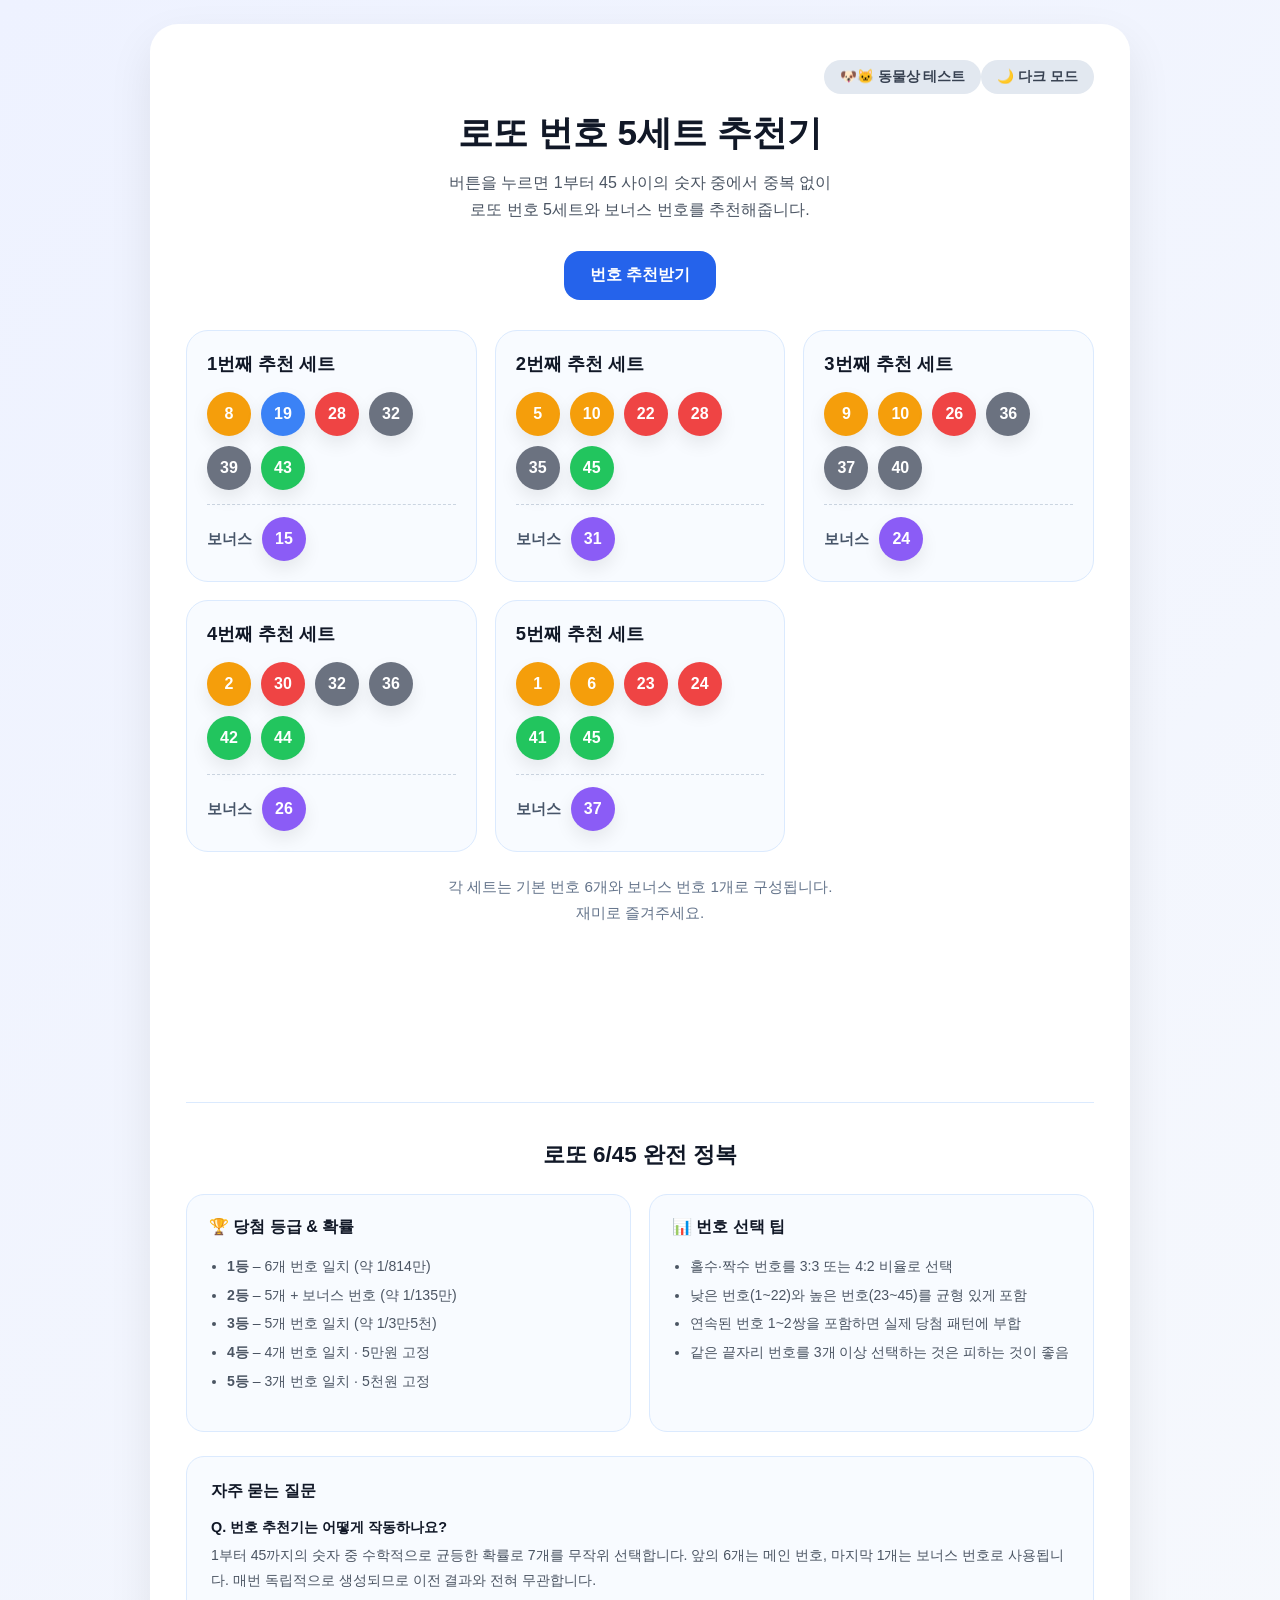
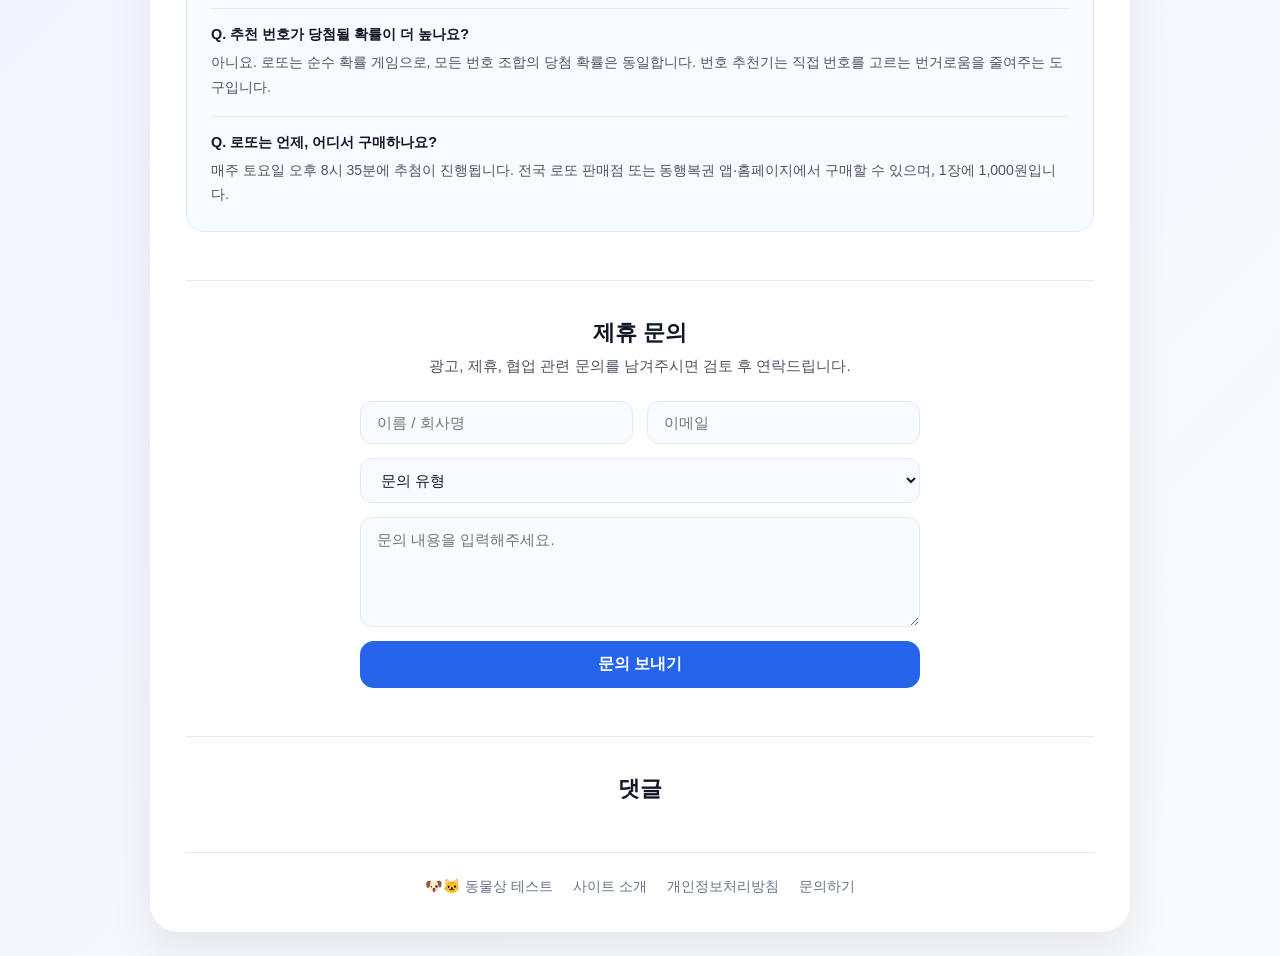
==== commit bd61ce24: "Add AdSense ad slot ID to index and animal pages Co-Authored-By: Claude Sonnet 4.6 <noreply@anthropi" ====
--- a/index.html
+++ b/index.html
@@ -462,7 +462,7 @@
       <ins class="adsbygoogle"
            style="display:block"
            data-ad-client="ca-pub-1166438034048593"
-           data-ad-slot="XXXXXXXXXX"
+           data-ad-slot="8358790211"
            data-ad-format="auto"
            data-full-width-responsive="true"></ins>
       <script>(adsbygoogle = window.adsbygoogle || []).push({});</script>
